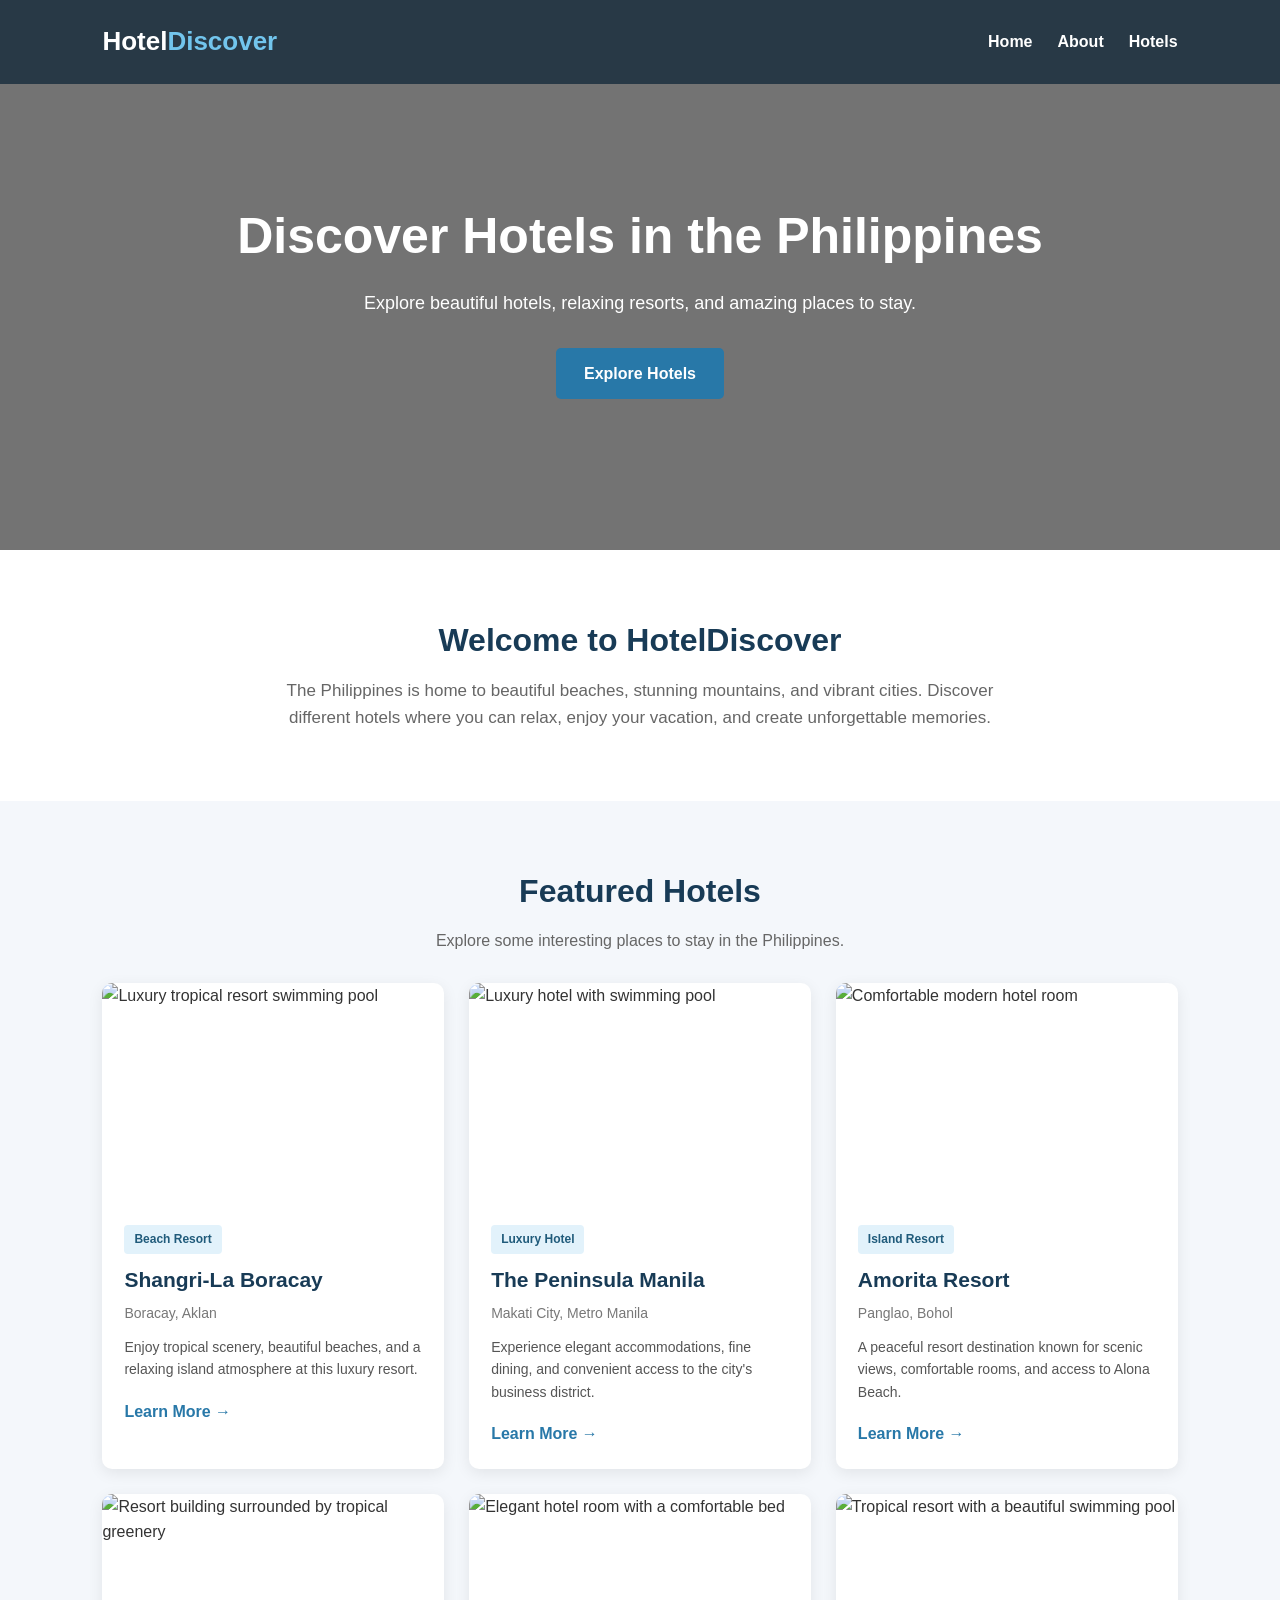
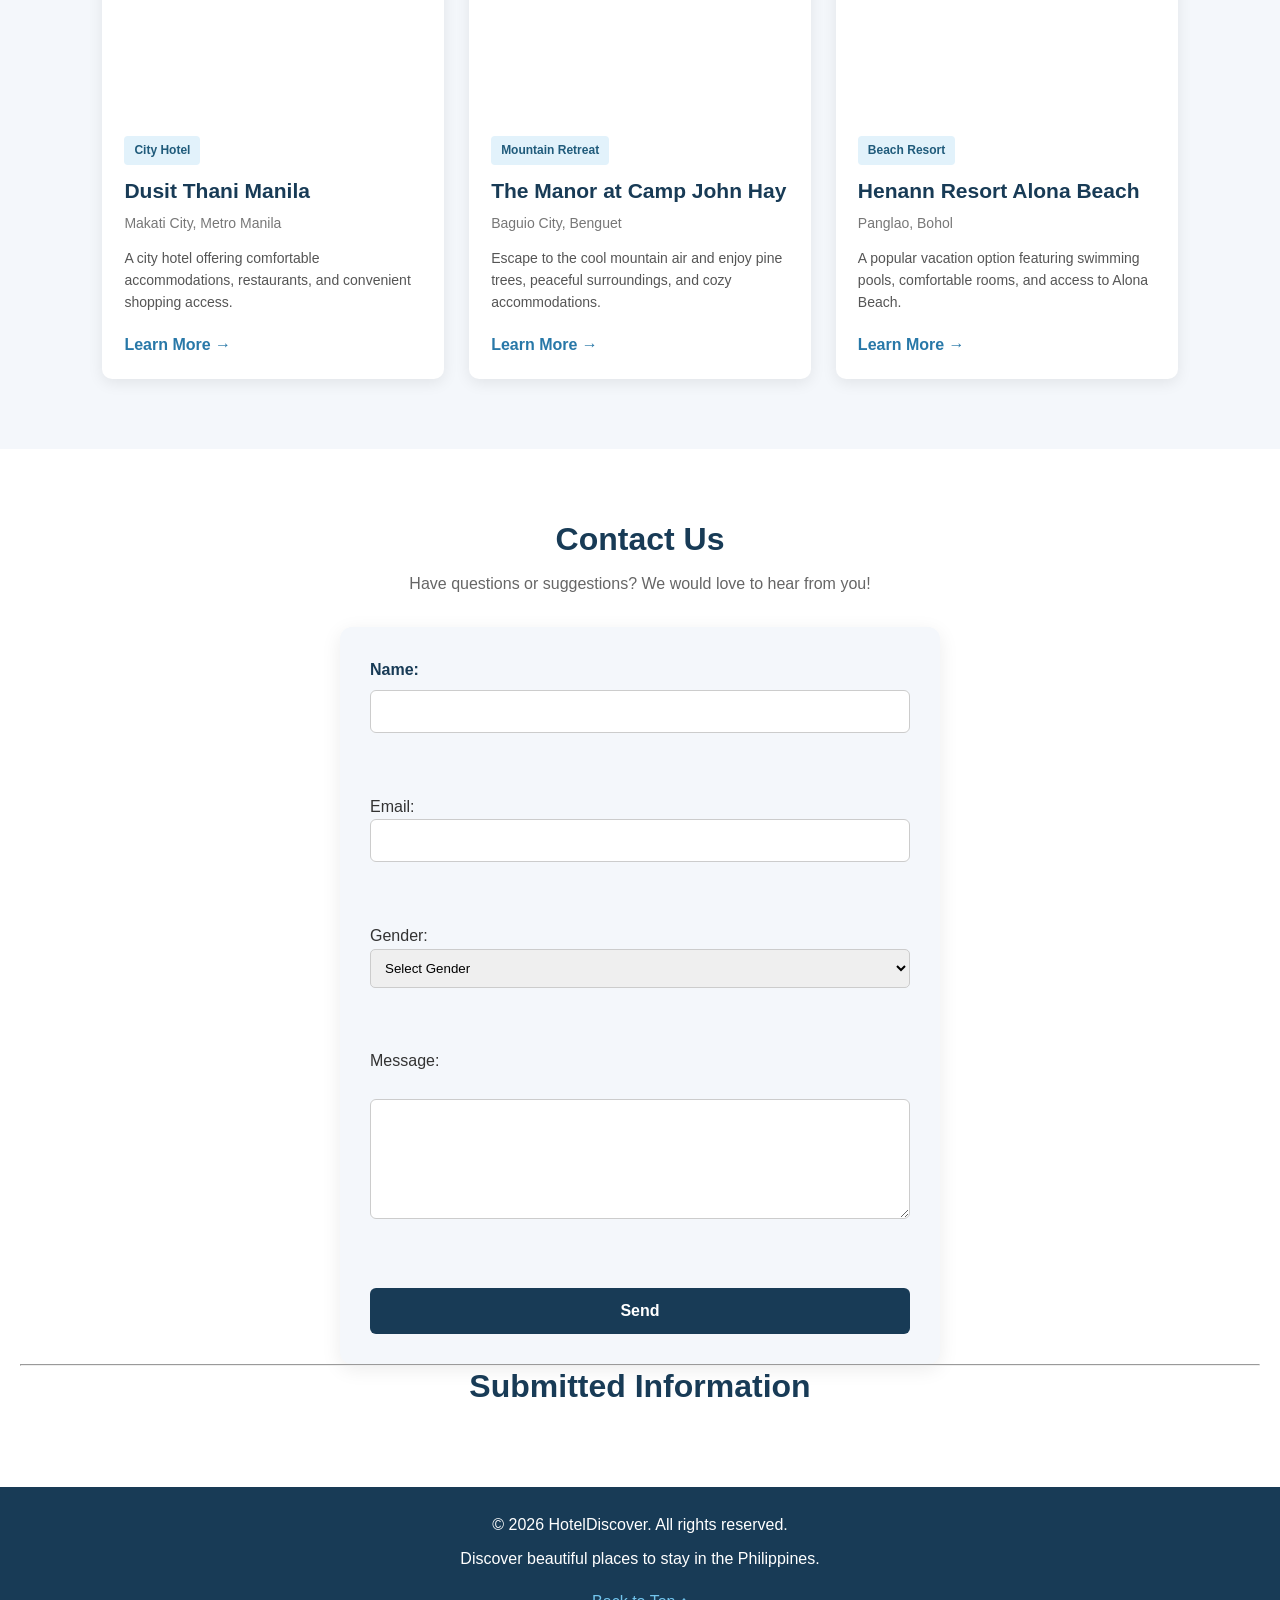
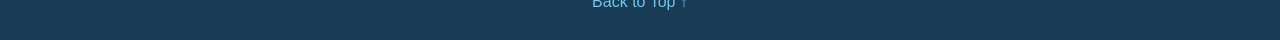
==== index.html @ b29bc954 "Enhance contact form with gender selection Added gender selection to the contact form and displayed " ====
<!DOCTYPE html>
<html lang="en">
<head>
    <meta charset="UTF-8">
    <meta name="viewport" content="width=device-width, initial-scale=1.0">
    <title>Philippine Hotel Blog | HotelDiscover</title>
    <link rel="stylesheet" href="style.css">
</head>
<body>

    <!-- Navigation and Hero Section -->
    <header class="hero" id="home">
        <nav class="navbar">
            <h2>Hotel<span>Discover</span></h2>

            <ul>
                <li><a href="#home">Home</a></li>
                <li><a href="#about">About</a></li>
                <li><a href="#hotels">Hotels</a></li>
            </ul>
        </nav>

        <div class="hero-content">
            <h1>Discover Hotels in the Philippines</h1>
            <p>
                Explore beautiful hotels, relaxing resorts,
                and amazing places to stay.
            </p>
            <a href="#hotels" class="hero-button">Explore Hotels</a>
        </div>
    </header>

    <!-- About Section -->
    <section class="about" id="about">
        <h2>Welcome to HotelDiscover</h2>
        <p>
            The Philippines is home to beautiful beaches, stunning
            mountains, and vibrant cities. Discover different hotels
            where you can relax, enjoy your vacation, and create
            unforgettable memories.
        </p>
    </section>

    <!-- Hotels Section -->
    <section class="hotels" id="hotels">
        <h2>Featured Hotels</h2>
        <p class="section-description">
            Explore some interesting places to stay in the Philippines.
        </p>



        <div class="hotel-container" id="hotelContainer">

            <article class="hotel-card">
                <img
                    src="https://images.unsplash.com/photo-1571896349842-33c89424de2d?auto=format&fit=crop&w=900&q=80"
                    alt="Luxury tropical resort swimming pool"
                >
                <div class="hotel-info">
                    <span class="category">Beach Resort</span>
                    <h3>Shangri-La Boracay</h3>
                    <p class="location">Boracay, Aklan</p>
                    <p>
                        Enjoy tropical scenery, beautiful beaches,
                        and a relaxing island atmosphere at this
                        luxury resort.
                    </p>
                    <a
                        href="https://www.shangri-la.com/boracay/boracayresort/"
                        target="_blank"
                        rel="noopener noreferrer"
                    >Learn More →</a>
                </div>
            </article>

            <article class="hotel-card">
                <img
                    src="https://images.unsplash.com/photo-1566073771259-6a8506099945?auto=format&fit=crop&w=900&q=80"
                    alt="Luxury hotel with swimming pool"
                >
                <div class="hotel-info">
                    <span class="category">Luxury Hotel</span>
                    <h3>The Peninsula Manila</h3>
                    <p class="location">Makati City, Metro Manila</p>
                    <p>
                        Experience elegant accommodations, fine dining,
                        and convenient access to the city's business district.
                    </p>
                    <a
                        href="https://www.peninsula.com/en/manila/5-star-luxury-hotel-makati"
                        target="_blank"
                        rel="noopener noreferrer"
                    >Learn More →</a>
                </div>
            </article>

            <article class="hotel-card">
                <img
                    src="https://images.unsplash.com/photo-1582719508461-905c673771fd?auto=format&fit=crop&w=900&q=80"
                    alt="Comfortable modern hotel room"
                >
                <div class="hotel-info">
                    <span class="category">Island Resort</span>
                    <h3>Amorita Resort</h3>
                    <p class="location">Panglao, Bohol</p>
                    <p>
                        A peaceful resort destination known for scenic
                        views, comfortable rooms, and access to Alona Beach.
                    </p>
                    <a
                        href="https://www.amoritaresort.com/"
                        target="_blank"
                        rel="noopener noreferrer"
                    >Learn More →</a>
                </div>
            </article>

            <article class="hotel-card">
                <img
                    src="https://images.unsplash.com/photo-1542314831-068cd1dbfeeb?auto=format&fit=crop&w=900&q=80"
                    alt="Resort building surrounded by tropical greenery"
                >
                <div class="hotel-info">
                    <span class="category">City Hotel</span>
                    <h3>Dusit Thani Manila</h3>
                    <p class="location">Makati City, Metro Manila</p>
                    <p>
                        A city hotel offering comfortable accommodations,
                        restaurants, and convenient shopping access.
                    </p>
                    <a
                        href="https://www.dusit.com/dusitthani-manila/"
                        target="_blank"
                        rel="noopener noreferrer"
                    >Learn More →</a>
                </div>
            </article>

            <article class="hotel-card">
                <img
                    src="https://images.unsplash.com/photo-1578683010236-d716f9a3f461?auto=format&fit=crop&w=900&q=80"
                    alt="Elegant hotel room with a comfortable bed"
                >
                <div class="hotel-info">
                    <span class="category">Mountain Retreat</span>
                    <h3>The Manor at Camp John Hay</h3>
                    <p class="location">Baguio City, Benguet</p>
                    <p>
                        Escape to the cool mountain air and enjoy pine
                        trees, peaceful surroundings, and cozy accommodations.
                    </p>
                    <a
                        href="https://www.campjohnhayhotels.com/"
                        target="_blank"
                        rel="noopener noreferrer"
                    >Learn More →</a>
                </div>
            </article>

            <article class="hotel-card">
                <img
                    src="https://images.unsplash.com/photo-1564501049412-61c2a3083791?auto=format&fit=crop&w=900&q=80"
                    alt="Tropical resort with a beautiful swimming pool"
                >
                <div class="hotel-info">
                    <span class="category">Beach Resort</span>
                    <h3>Henann Resort Alona Beach</h3>
                    <p class="location">Panglao, Bohol</p>
                    <p>
                        A popular vacation option featuring swimming pools,
                        comfortable rooms, and access to Alona Beach.
                    </p>
                    <a
                        href="https://www.henann.com/"
                        target="_blank"
                        rel="noopener noreferrer"
                    >Learn More →</a>
                </div>
            </article>

        </div>
    </section>

    <!-- Contact Section -->
    <section class="contact" id="contact">
        <h2>Contact Us</h2>
        <p class="section-description">
            Have questions or suggestions? We would love to hear from you!
        </p>

    <form id="contactForm">
        <div class="form-group">
        <label>Name:</label>
        <input type="text" id="name" required>
        <br><br> </div>

        
        <label>Email:</label>
        <div class="form-group">
        <input type="email" id="email" required>
        <br><br></div>

        <label>Gender:</label>
        <div class="form-group">
        <select id="gender" required>
        <option value="">Select Gender</option>
        <option value="Male">Male</option>
        <option value="Female">Female</option>
        </select>
        <br><br></div>


        <label>Message:</label>
        <div class="form-group">
        <br>
        <textarea id="message" rows="5" cols="30" required></textarea>
        <br><br> </div>

        <button type="submit" class ="contact-button">Send</button>
    </form>

    <hr>

    <h2>Submitted Information</h2>
    <p id="displayInfo"></p>

        </form>
    </div>
    </section>

    <footer>
        <p>&copy; 2026 HotelDiscover. All rights reserved.</p>
        <p>Discover beautiful places to stay in the Philippines.</p>
        <a href="#home">Back to Top ↑</a>
    </footer>

    <script src="script.js"></script>
</body>
</html>
---- style.css ----
* {
    margin: 0;
    padding: 0;
    box-sizing: border-box;
    scroll-behavior: smooth;
}

body {
    font-family: Arial, sans-serif;
    background-color: #f7f9fc;
    color: #333;
    line-height: 1.6;
}

.hero {
    min-height: 500px;
    background:
        linear-gradient(rgba(0, 25, 50, 0.65),
                        rgba(0, 25, 50, 0.65)),
        url("https://images.unsplash.com/photo-1571896349842-33c89424de2d?auto=format&fit=crop&w=1800&q=80");

    background-size: cover;
    background-position: center;
    color: white;
}

.navbar {
    display: flex;
    justify-content: space-between;
    align-items: center;
    padding: 22px 8%;
    background: rgba(0, 20, 40, 0.35);
}

.navbar h2 {
    font-size: 25px;
}

.navbar h2 span {
    color: #65d6ff;
}

.navbar ul {
    display: flex;
    gap: 25px;
    list-style: none;
}

.navbar a {
    color: white;
    text-decoration: none;
    transition: color 0.3s;
}

.navbar a:hover {
    color: #65d6ff;
}

.hero-content {
    text-align: center;
    padding: 110px 20px;
    animation: fadeIn 1.2s ease;
}

.hero-content h1 {
    font-size: 42px;
    margin-bottom: 15px;
}

.hero-content p {
    font-size: 17px;
    margin-bottom: 28px;
}

.hero-button {
    display: inline-block;
    padding: 12px 28px;
    background: #0088cc;
    color: white;
    text-decoration: none;
    border-radius: 25px;
    transition: 0.3s;
}

.hero-button:hover {
    background: #006699;
    transform: translateY(-3px);
}

/* About Section */
.about {
    padding: 65px 10%;
    text-align: center;
    background: white;
}

.about h2,
.hotels h2 {
    font-size: 30px;
    margin-bottom: 15px;
    color: #003366;
}

.about p {
    max-width: 750px;
    margin: auto;
    color: #666;
}

.hotels {
    padding: 65px 8%;
    text-align: center;
}

.section-description {
    color: #777;
    margin-bottom: 25px;
}

#searchInput {
    width: 100%;
    max-width: 450px;
    padding: 14px 18px;
    margin-bottom: 35px;
    border: 1px solid #ccc;
    border-radius: 25px;
    outline: none;
    font-size: 15px;
    transition: 0.3s;
}

#searchInput:focus {
    border-color: #0088cc;
    box-shadow: 0 0 8px rgba(0, 136, 204, 0.2);
}

/* Hotel Cards */
.hotel-container {
    display: grid;
    grid-template-columns: repeat(3, minmax(0, 1fr));
    gap: 28px;
    text-align: left;
}

.hotel-card {
    background: white;
    border-radius: 12px;
    overflow: hidden;
    box-shadow: 0 4px 15px rgba(0, 0, 0, 0.08);
    transition: transform 0.3s, box-shadow 0.3s;
}

.hotel-card:hover {
    transform: translateY(-8px);
    box-shadow: 0 10px 25px rgba(0, 0, 0, 0.15);
}

.hotel-card img {
    width: 100%;
    height: 220px;
    object-fit: cover;
    display: block;
}

.hotel-info {
    padding: 22px;
}

.category {
    display: inline-block;
    background: #e0f4ff;
    color: #006699;
    padding: 5px 12px;
    border-radius: 20px;
    font-size: 12px;
    margin-bottom: 10px;
}

.hotel-info h3 {
    color: #003366;
    margin-bottom: 5px;
    font-size: 20px;
}

.location {
    color: #0088cc;
    font-size: 14px;
    margin-bottom: 12px;
}

.hotel-info p:not(.location) {
    color: #666;
    font-size: 14px;
    margin-bottom: 18px;
}

.hotel-info a {
    color: #0088cc;
    text-decoration: none;
    font-weight: bold;
}

.hotel-info a:hover {
    color: #003366;
}

.no-results {
    display: none;
    color: #666;
    margin-top: 20px;
}

footer {
    text-align: center;
    background: #001a33;
    color: white;
    padding: 35px 20px;
}

footer h3 {
    margin-bottom: 8px;
    color: #65d6ff;
}

.copyright {
    margin-top: 15px;
    font-size: 13px;
    color: #bbb;
}

@keyframes fadeIn {
    from {
        opacity: 0;
        transform: translateY(20px);
    }

    to {
        opacity: 1;
        transform: translateY(0);
    }
}

@media (max-width: 900px) {
    .hotel-container {
        grid-template-columns: repeat(2, minmax(0, 1fr));
    }

    .hero-content h1 {
        font-size: 34px;
    }
}

@media (max-width: 600px) {
    .navbar {
        flex-direction: column;
        gap: 12px;
        padding: 18px;
    }

    .navbar ul {
        gap: 18px;
    }

    .hero-content {
        padding: 90px 20px;
    }

    .hero-content h1 {
        font-size: 30px;
    }

    .hotel-container {
        grid-template-columns: 1fr;
    }

    .hotels {
        padding: 45px 6%;
    }

    .about {
        padding: 45px 7%;
    }
}


/* General Styles */
* {
    margin: 0;
    padding: 0;
    box-sizing: border-box;
    scroll-behavior: smooth;
}

body {
    font-family: Arial, Helvetica, sans-serif;
    line-height: 1.6;
    color: #333;
    background: #fff;
}

h1, h2, h3 {
    line-height: 1.3;
}

a {
    text-decoration: none;
}

/* Hero Section */
.hero {
    min-height: 550px;
    background:
        linear-gradient(rgba(0, 0, 0, 0.55), rgba(0, 0, 0, 0.55)),
        url("https://images.unsplash.com/photo-1571896349842-33c89424de2d?auto=format&fit=crop&w=1800&q=85");
    background-size: cover;
    background-position: center;
    color: white;
}

/* Navigation Bar */
.navbar {
    display: flex;
    justify-content: space-between;
    align-items: center;
    padding: 25px 8%;
    background: rgba(15, 38, 55, 0.75);
}

.navbar h2 {
    font-size: 26px;
    color: white;
}

.navbar h2 span {
    color: #72c5ed;
}

.navbar ul {
    list-style: none;
    display: flex;
    gap: 25px;
}

.navbar ul li a {
    color: white;
    font-weight: bold;
    transition: color 0.3s;
}

.navbar ul li a:hover {
    color: #72c5ed;
}

/* Hero Content */
.hero-content {
    text-align: center;
    padding: 120px 20px 100px;
}

.hero-content h1 {
    font-size: clamp(32px, 5vw, 50px);
    margin-bottom: 20px;
}

.hero-content p {
    font-size: 18px;
    margin-bottom: 30px;
}

.hero-button {
    display: inline-block;
    background: #2878a8;
    color: white;
    padding: 13px 28px;
    border-radius: 5px;
    font-weight: bold;
    transition: background 0.3s;
}

.hero-button:hover {
    background: #183b56;
}

/* About Section */
.about {
    padding: 70px 20px;
    text-align: center;
    max-width: 900px;
    margin: 0 auto;
}

.about h2,
.hotels h2,
.contact h2 {
    font-size: 32px;
    color: #183b56;
    margin-bottom: 15px;
}

.about p {
    font-size: 17px;
    color: #666;
}

/* Hotels Section */
.hotels {
    padding: 70px 8%;
    text-align: center;
    background: #f4f7fb;
}

.section-description {
    color: #666;
    margin-bottom: 30px;
}

#searchInput {
    display: block;
    width: 100%;
    max-width: 500px;
    margin: 0 auto 35px;
    padding: 14px 16px;
    border: 1px solid #ccc;
    border-radius: 7px;
    font-size: 16px;
    outline: none;
}

#searchInput:focus {
    border-color: #2878a8;
    box-shadow: 0 0 5px rgba(40, 120, 168, 0.25);
}

/* Hotel Cards */
.hotel-container {
    display: grid;
    grid-template-columns: repeat(3, minmax(0, 1fr));
    gap: 25px;
    text-align: left;
}

.hotel-card {
    background: white;
    border-radius: 10px;
    overflow: hidden;
    box-shadow: 0 4px 15px rgba(0, 0, 0, 0.08);
    transition: transform 0.3s, box-shadow 0.3s;
}

.hotel-card:hover {
    transform: translateY(-5px);
    box-shadow: 0 8px 22px rgba(0, 0, 0, 0.12);
}

.hotel-card img {
    display: block;
    width: 100%;
    height: 220px;
    object-fit: cover;
}

.hotel-info {
    padding: 22px;
}

.category {
    display: inline-block;
    background: #e2f2fb;
    color: #205b7b;
    padding: 5px 10px;
    border-radius: 4px;
    font-size: 12px;
    font-weight: bold;
    margin-bottom: 12px;
}

.hotel-info h3 {
    font-size: 21px;
    color: #183b56;
    margin-bottom: 8px;
}

.location {
    color: #777;
    font-size: 14px;
    margin-bottom: 12px;
}

.hotel-info > p:not(.location) {
    color: #555;
    margin-bottom: 18px;
}

.hotel-info a {
    display: inline-block;
    color: #2878a8;
    font-weight: bold;
}

.hotel-info a:hover {
    color: #183b56;
}

.no-results {
    margin-top: 25px;
    color: #777;
}

/* Contact Section */
.contact {
    padding: 70px 20px;
    background: #fff;
    text-align: center;
}

.contact h2 {
    margin-bottom: 10px;
}

.contact form {
    max-width: 600px;
    margin: 0 auto;
    padding: 30px;
    background: #f4f7fb;
    border-radius: 12px;
    box-shadow: 0 5px 20px rgba(0, 0, 0, 0.08);
    text-align: left;
}

.form-group {
    margin-bottom: 20px;
}

.form-group label {
    display: block;
    margin-bottom: 8px;
    font-weight: bold;
    color: #183b56;
}

.form-group input,
.form-group textarea {
    width: 100%;
    padding: 12px;
    border: 1px solid #ccc;
    border-radius: 6px;
    font-family: Arial, Helvetica, sans-serif;
    font-size: 15px;
    background: white;
    outline: none;
}

.form-group input:focus,
.form-group textarea:focus {
    border-color: #2878a8;
    box-shadow: 0 0 4px rgba(40, 120, 168, 0.3);
}

.form-group textarea {
    resize: vertical;
    min-height: 120px;
}

.contact-button {
    width: 100%;
    padding: 14px;
    background: #183b56;
    color: white;
    border: none;
    border-radius: 6px;
    font-size: 16px;
    font-weight: bold;
    cursor: pointer;
    transition: background 0.3s;
}

.contact-button:hover {
    background: #2878a8;
}

#formMessage {
    text-align: center;
    margin-top: 15px;
    color: #26734d;
    font-weight: bold;
}

/* Footer */
footer {
    background: #183b56;
    color: white;
    text-align: center;
    padding: 25px 20px;
}

footer p {
    margin-bottom: 8px;
}

footer a {
    display: inline-block;
    margin-top: 10px;
    color: #72c5ed;
}

footer a:hover {
    color: white;
}

/* Tablet */
@media (max-width: 1000px) {
    .hotel-container {
        grid-template-columns: repeat(2, minmax(0, 1fr));
    }

    .hotels {
        padding: 60px 5%;
    }
}

/* Mobile */
@media (max-width: 600px) {
    .navbar {
        flex-direction: column;
        gap: 18px;
        padding: 20px 15px;
    }

    .navbar ul {
        justify-content: center;
        flex-wrap: wrap;
        gap: 12px 20px;
    }

    .hero {
        min-height: 500px;
    }

    .hero-content {
        padding: 100px 20px 80px;
    }

    .hero-content p {
        font-size: 16px;
    }

    .about,
    .hotels,
    .contact {
        padding: 50px 20px;
    }

    .about h2,
    .hotels h2,
    .contact h2 {
        font-size: 27px;
    }

    .hotel-container {
        grid-template-columns: 1fr;
    }

    .hotel-card img {
        height: 230px;
    }

    .contact form {
        padding: 20px;
    }
}

input,
select,
textarea {
    width: 100%;
    padding: 10px;
    margin-bottom: 15px;
    box-sizing: border-box;
    border: 1px solid #ccc;
    border-radius: 5px;
}
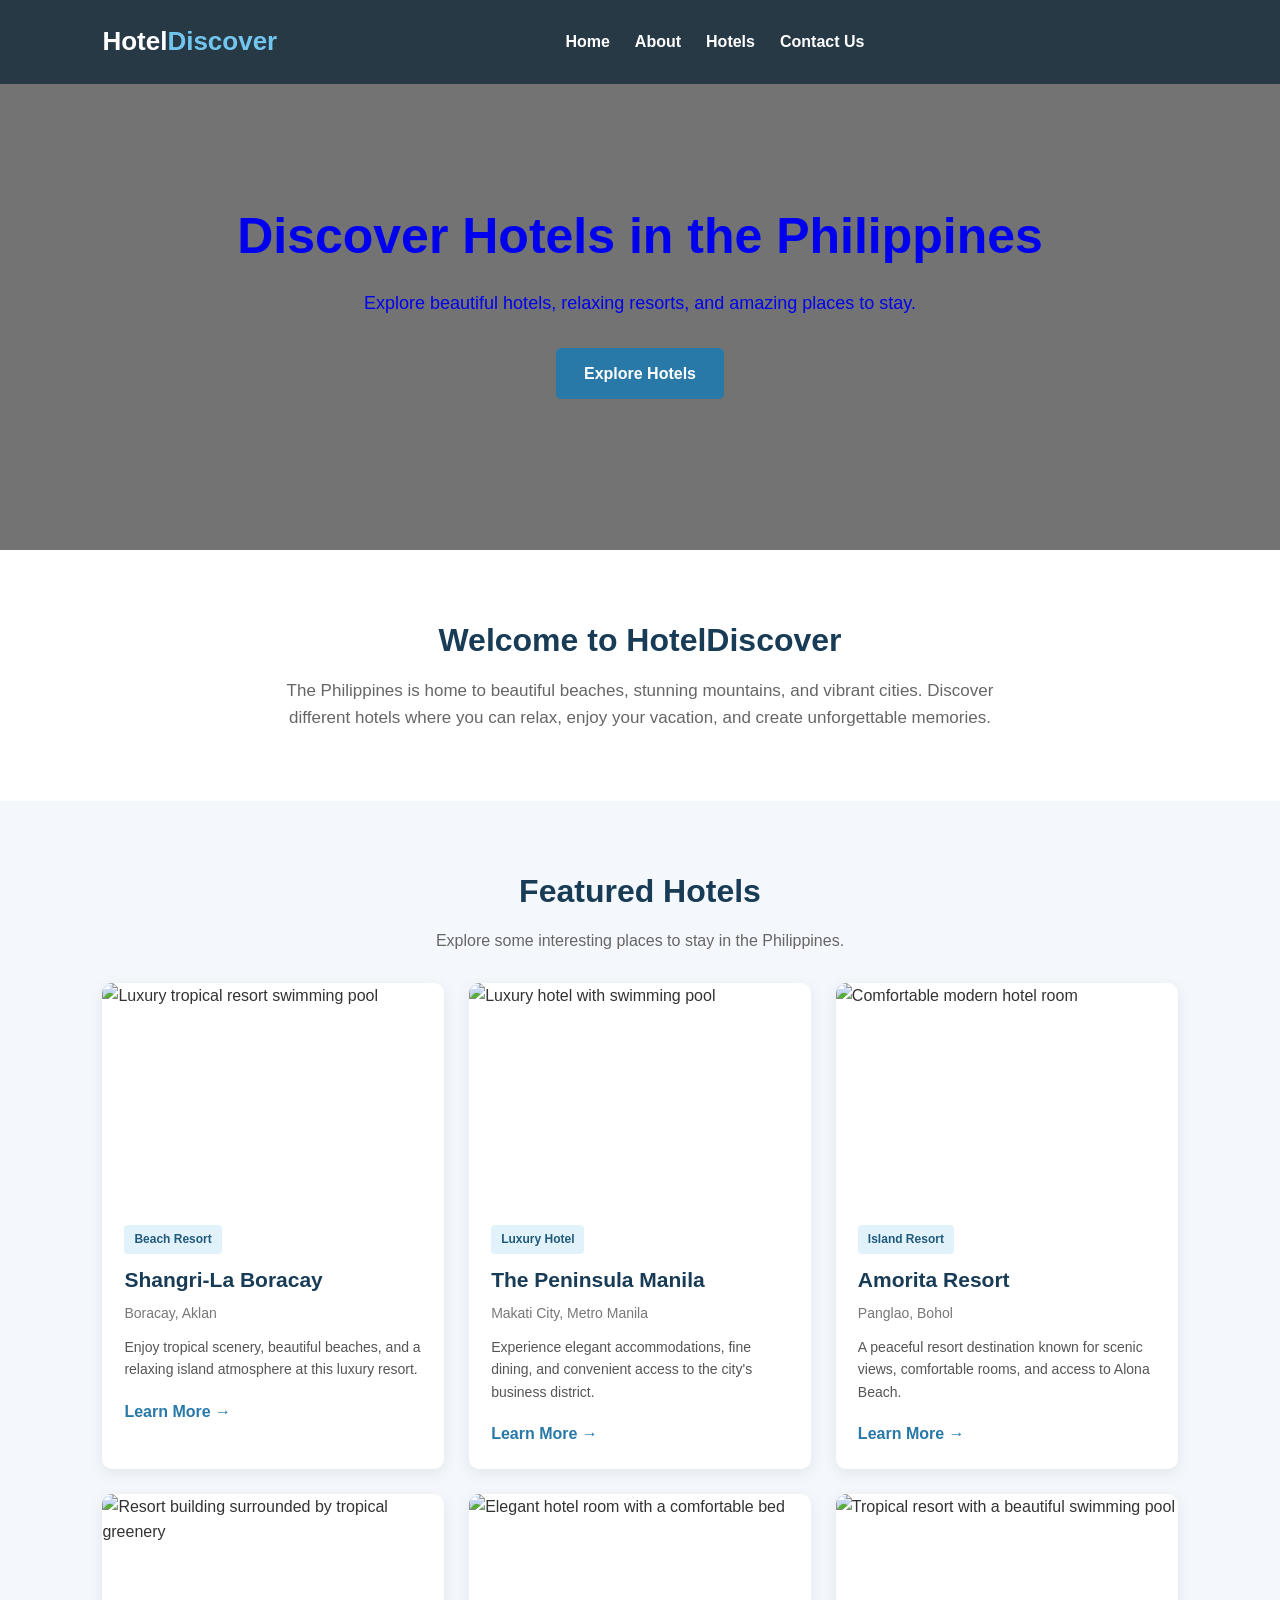
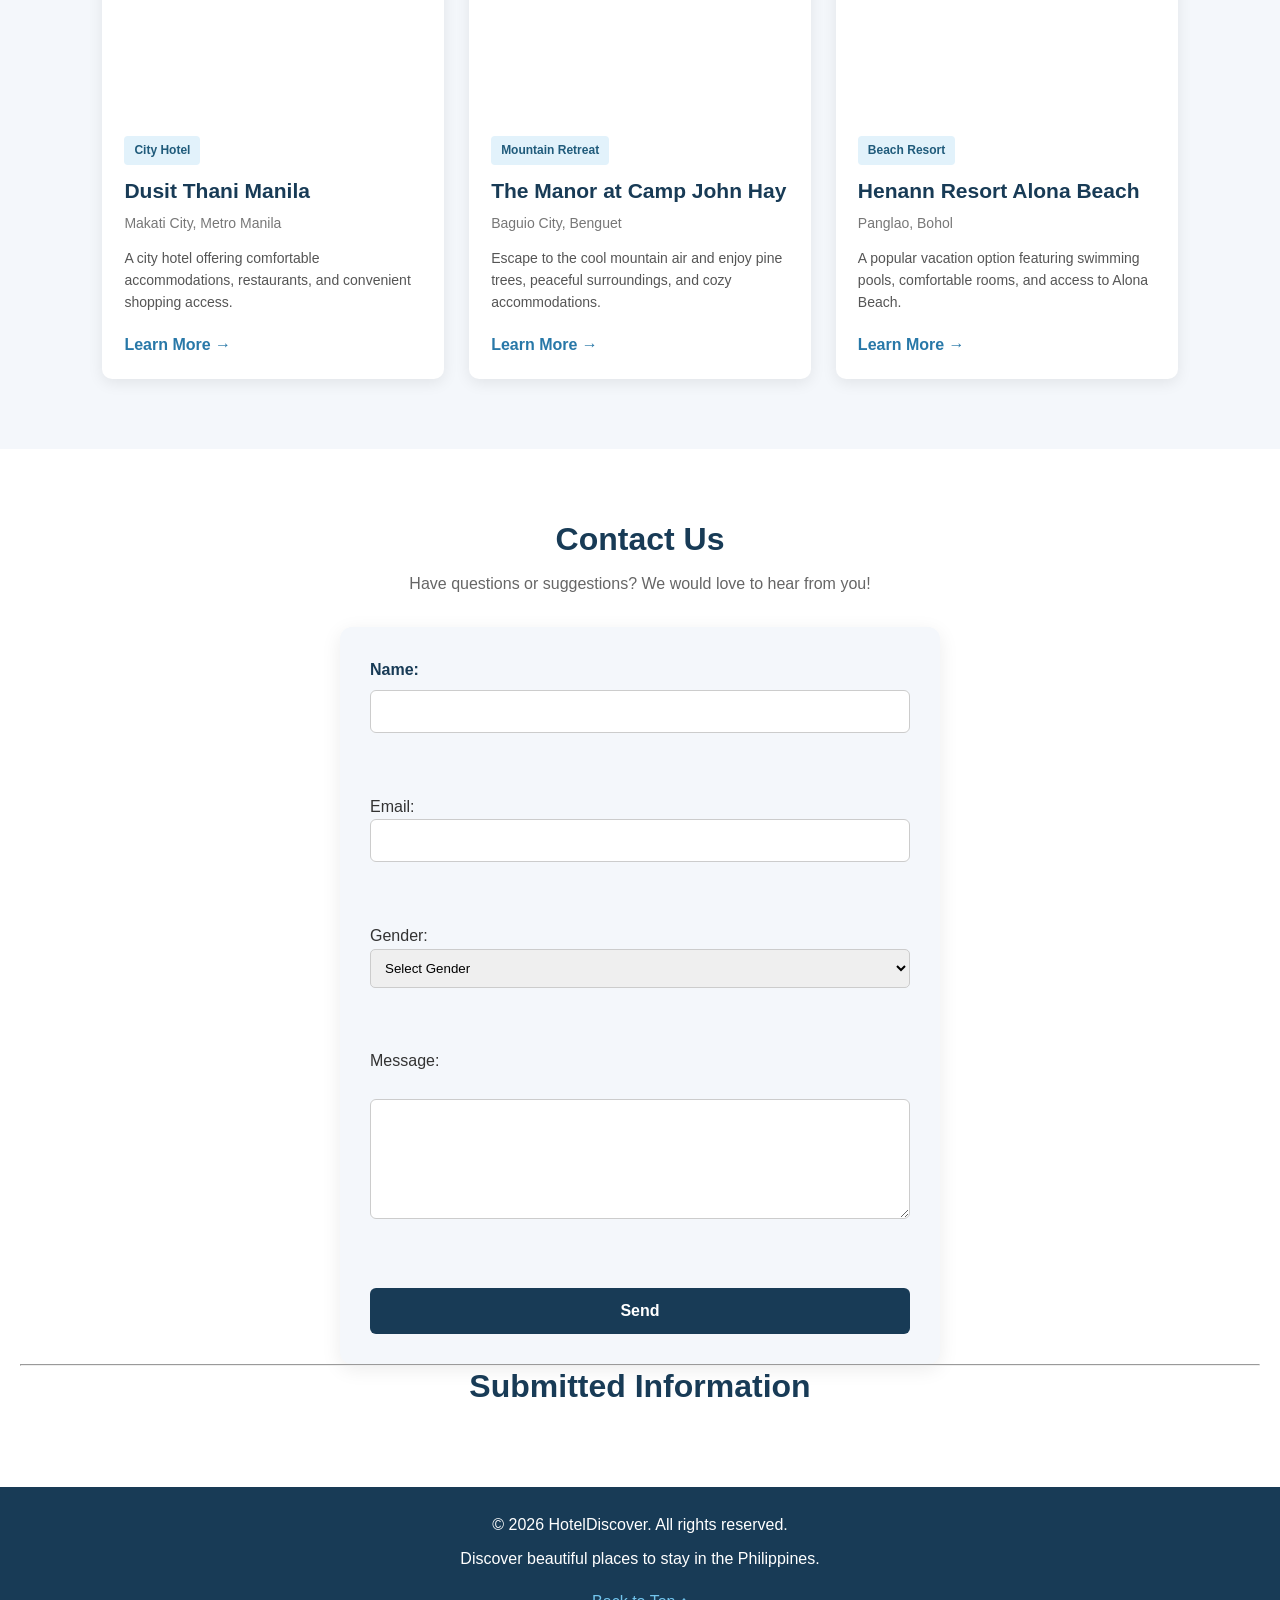
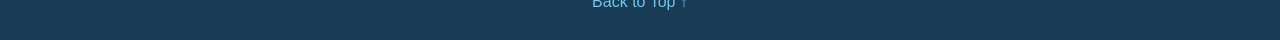
==== commit 2d9b2646: "Update index.html" ====
--- a/index.html
+++ b/index.html
@@ -17,6 +17,7 @@
                 <li><a href="#home">Home</a></li>
                 <li><a href="#about">About</a></li>
                 <li><a href="#hotels">Hotels</a></li>
+                <li><a href="#contact">Contact Us</li>
             </ul>
         </nav>
 
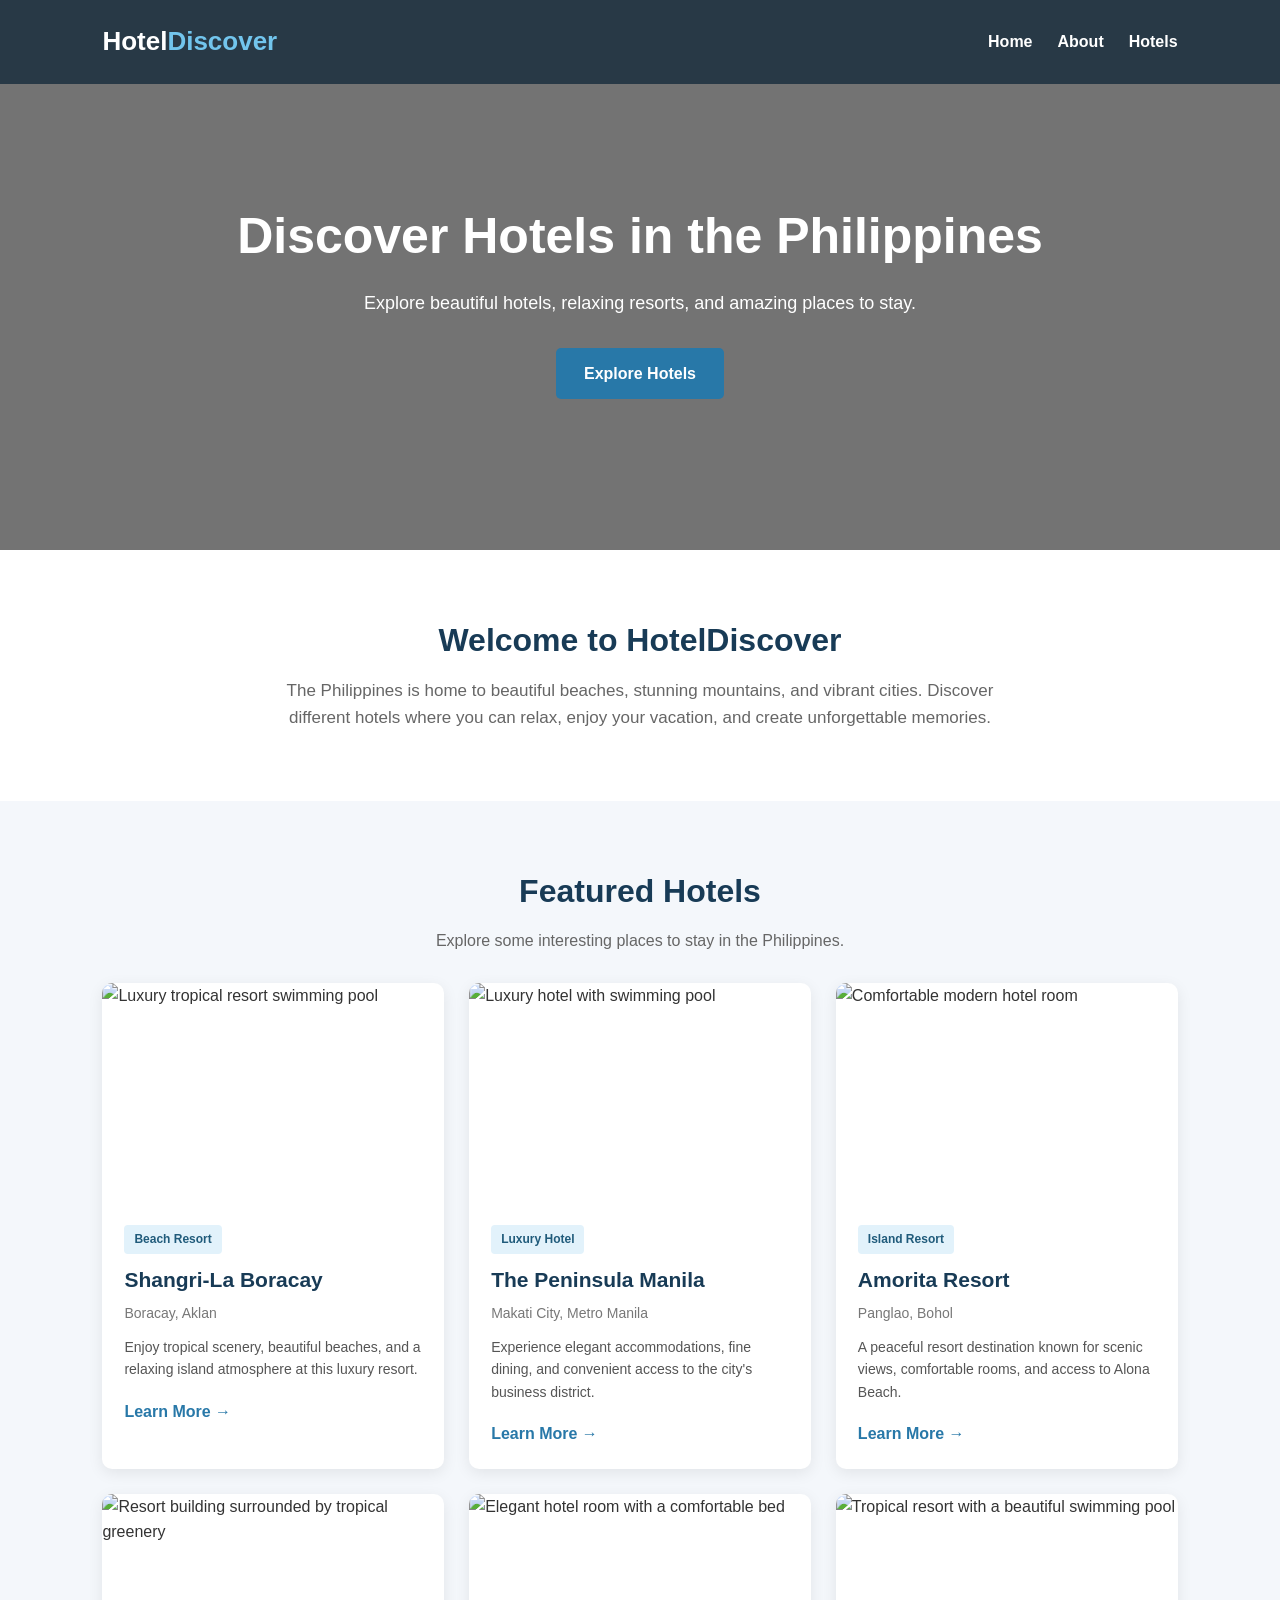
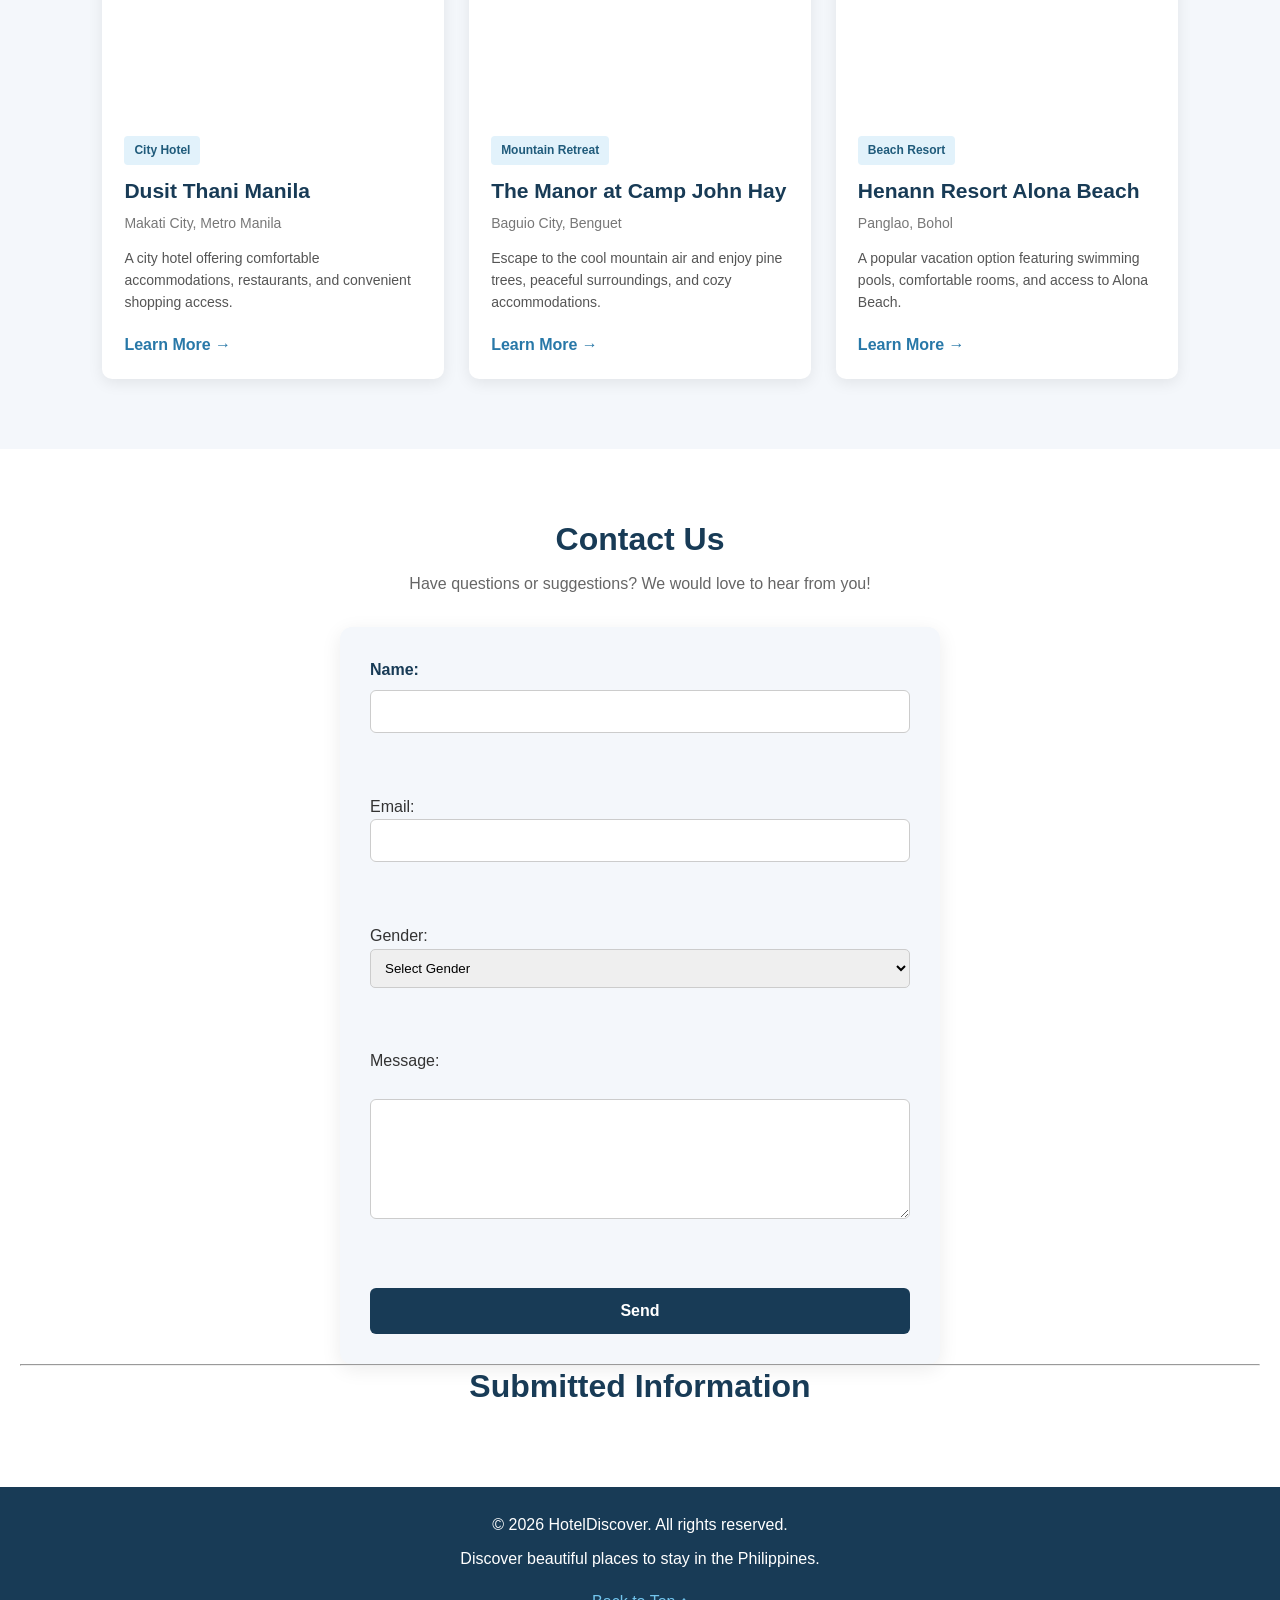
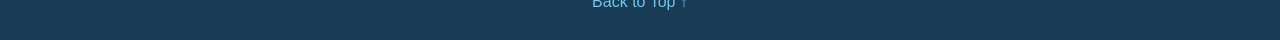
==== commit 2fbaa185: "Update index.html" ====
--- a/index.html
+++ b/index.html
@@ -17,7 +17,6 @@
                 <li><a href="#home">Home</a></li>
                 <li><a href="#about">About</a></li>
                 <li><a href="#hotels">Hotels</a></li>
-                <li><a href="#contact">Contact Us</li>
             </ul>
         </nav>
 
@@ -42,7 +41,6 @@
         </p>
     </section>
 
-    <!-- Hotels Section -->
     <section class="hotels" id="hotels">
         <h2>Featured Hotels</h2>
         <p class="section-description">
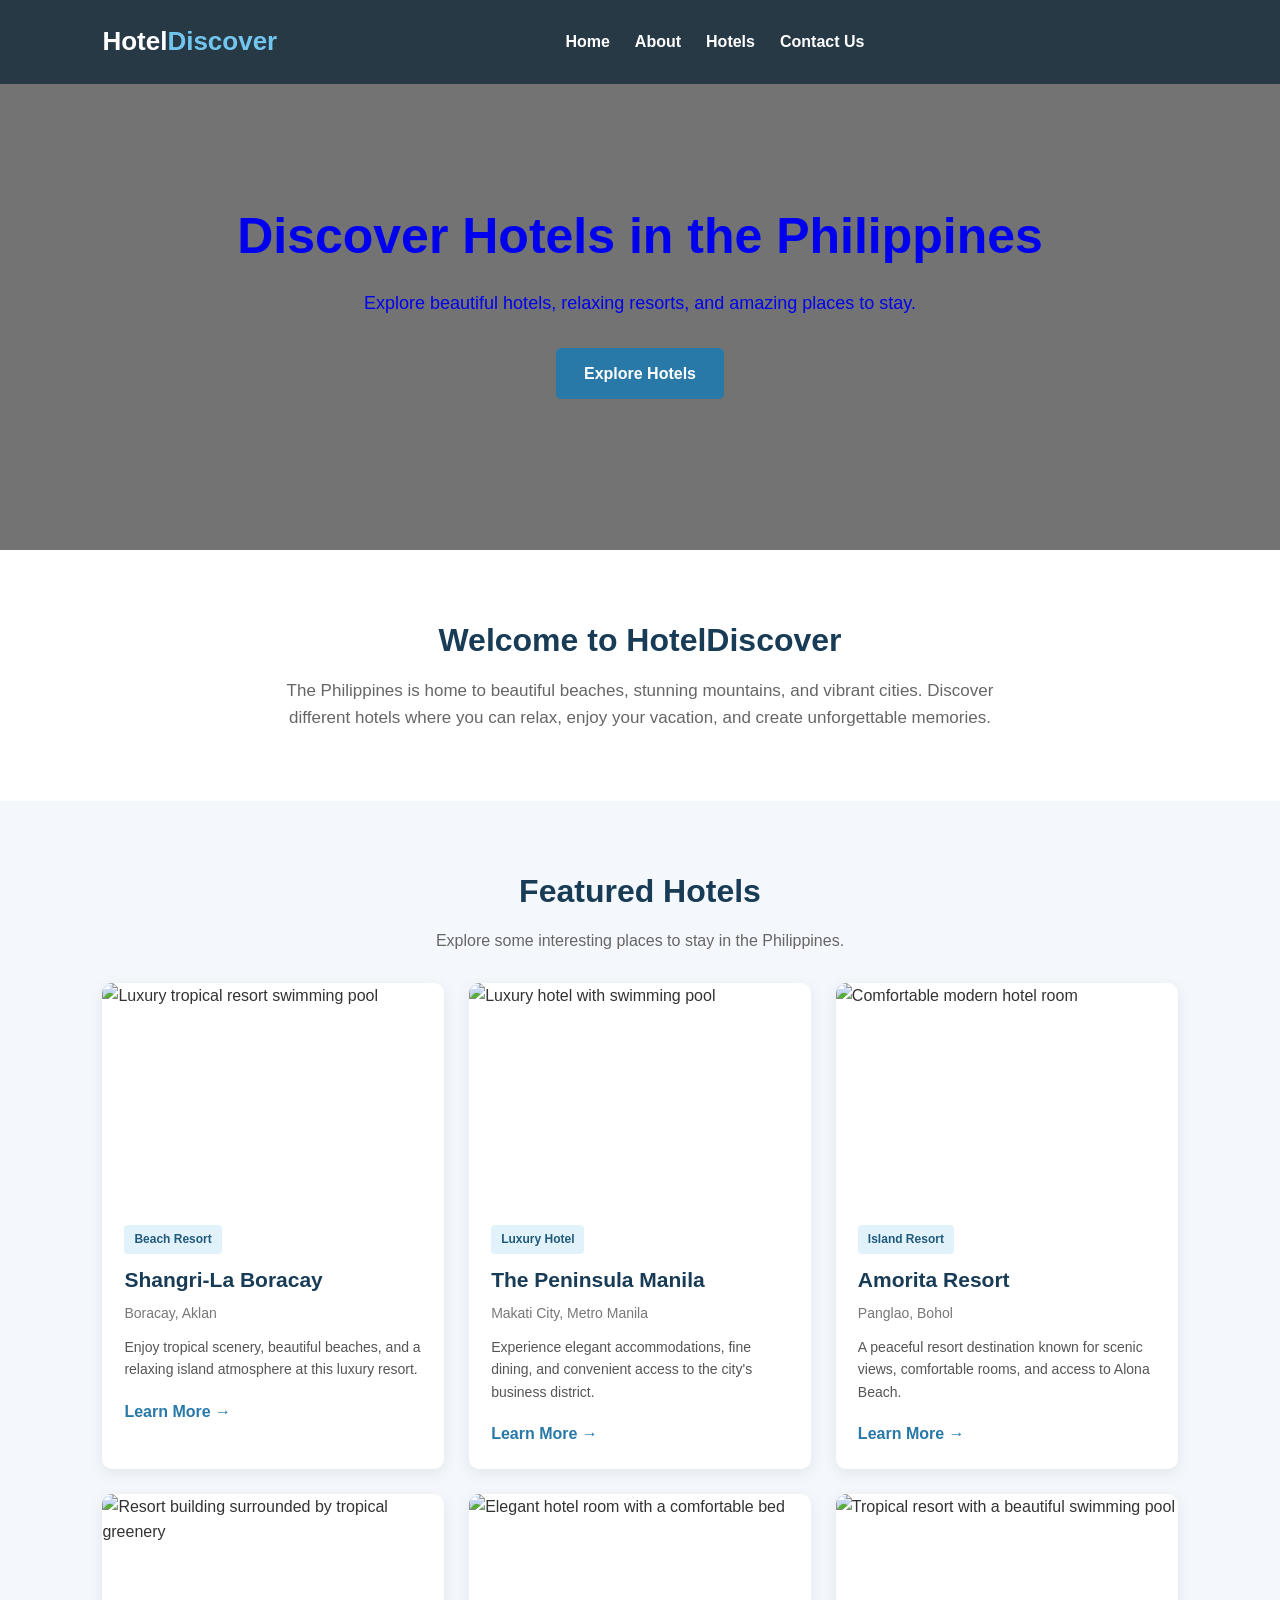
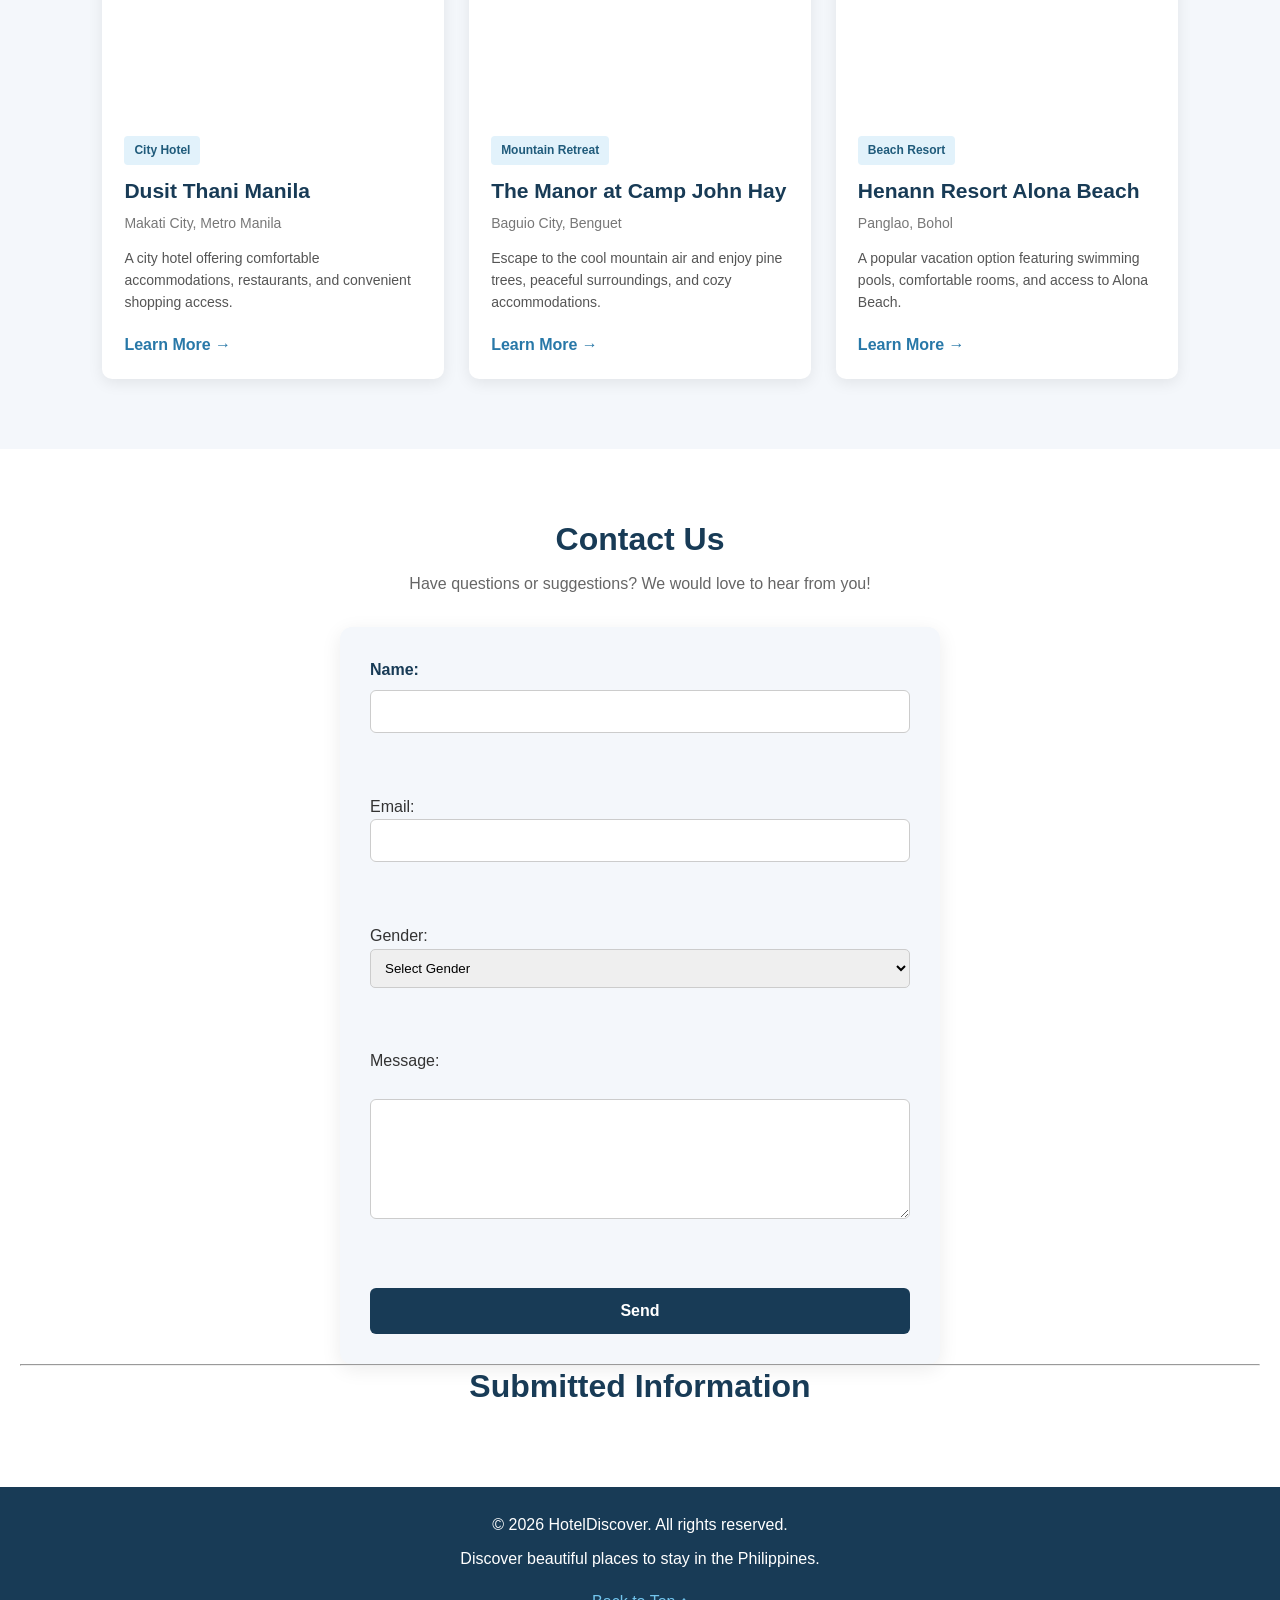
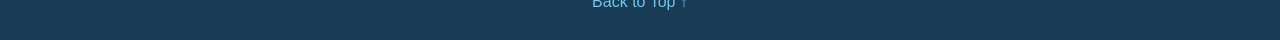
==== commit 50e7173c: "Update index.html" ====
--- a/index.html
+++ b/index.html
@@ -17,6 +17,7 @@
                 <li><a href="#home">Home</a></li>
                 <li><a href="#about">About</a></li>
                 <li><a href="#hotels">Hotels</a></li>
+                <li><a href="contact.html">Contact Us</li>
             </ul>
         </nav>
 
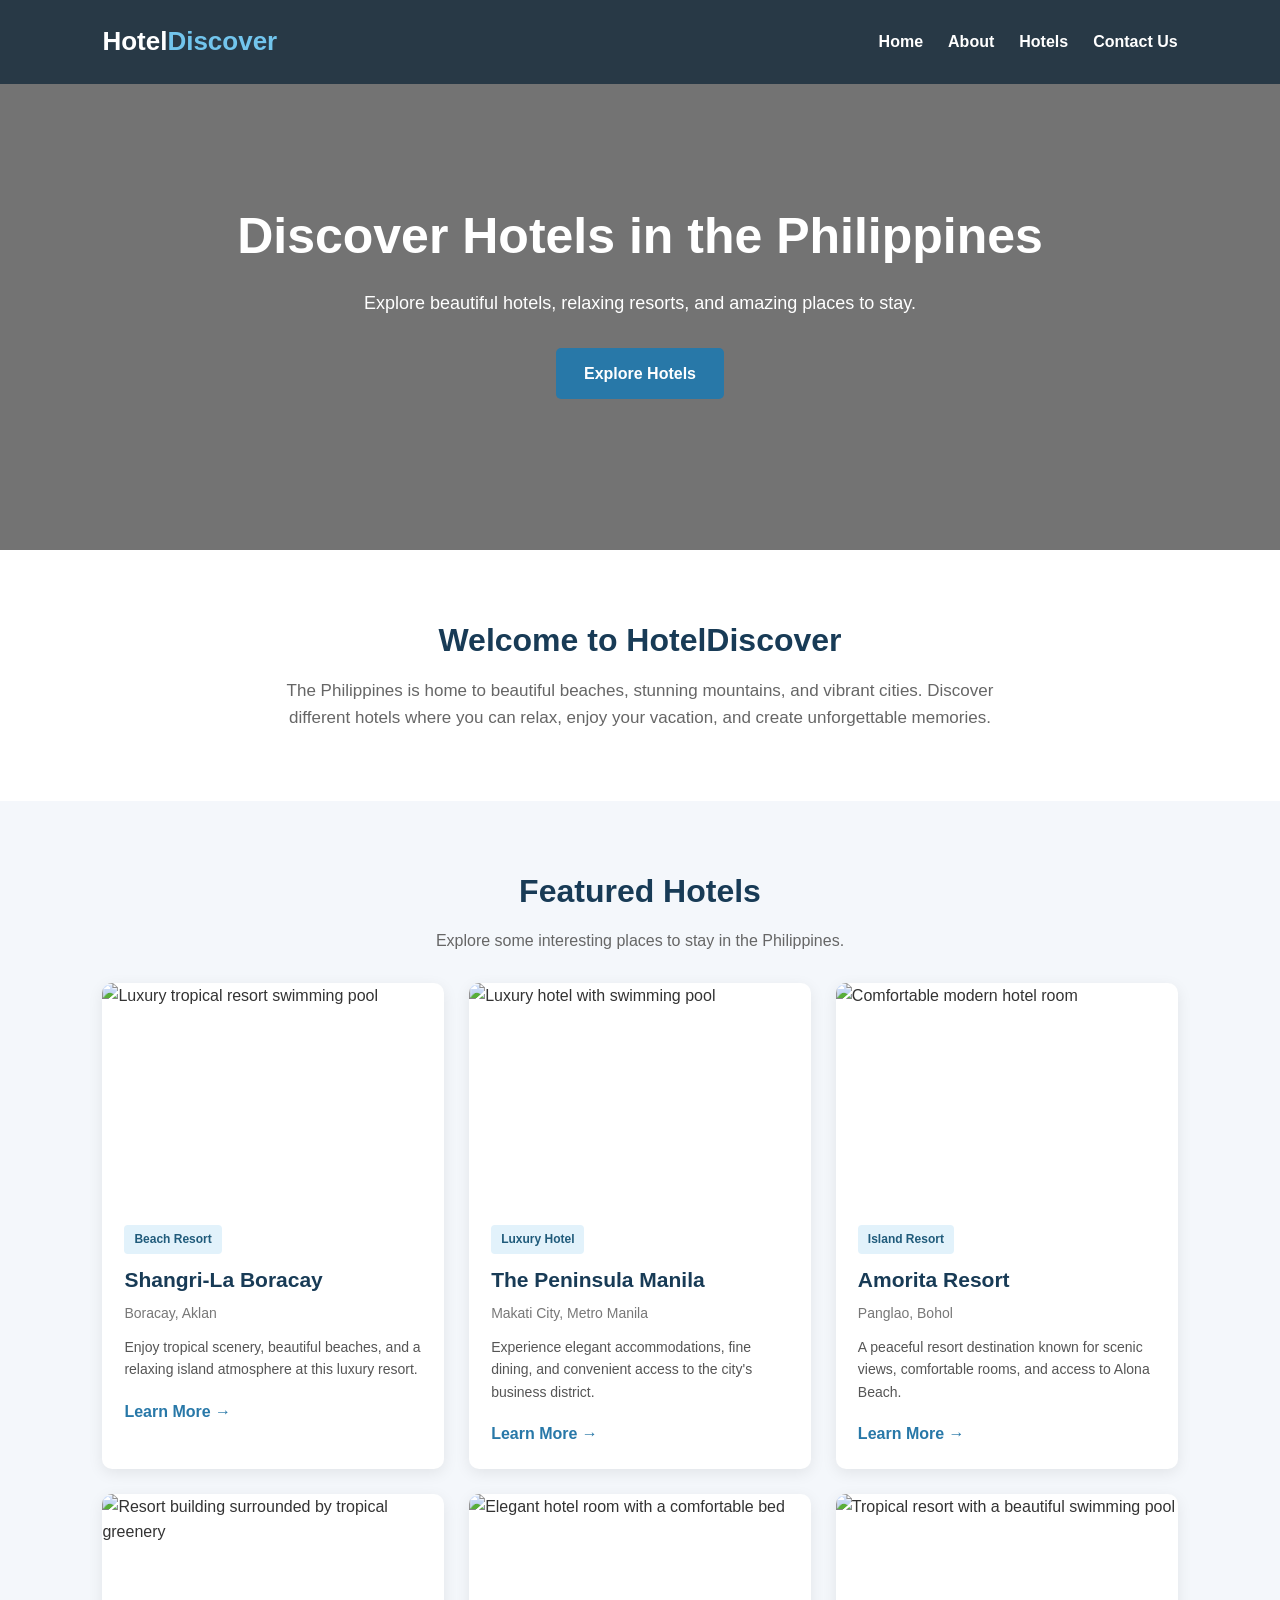
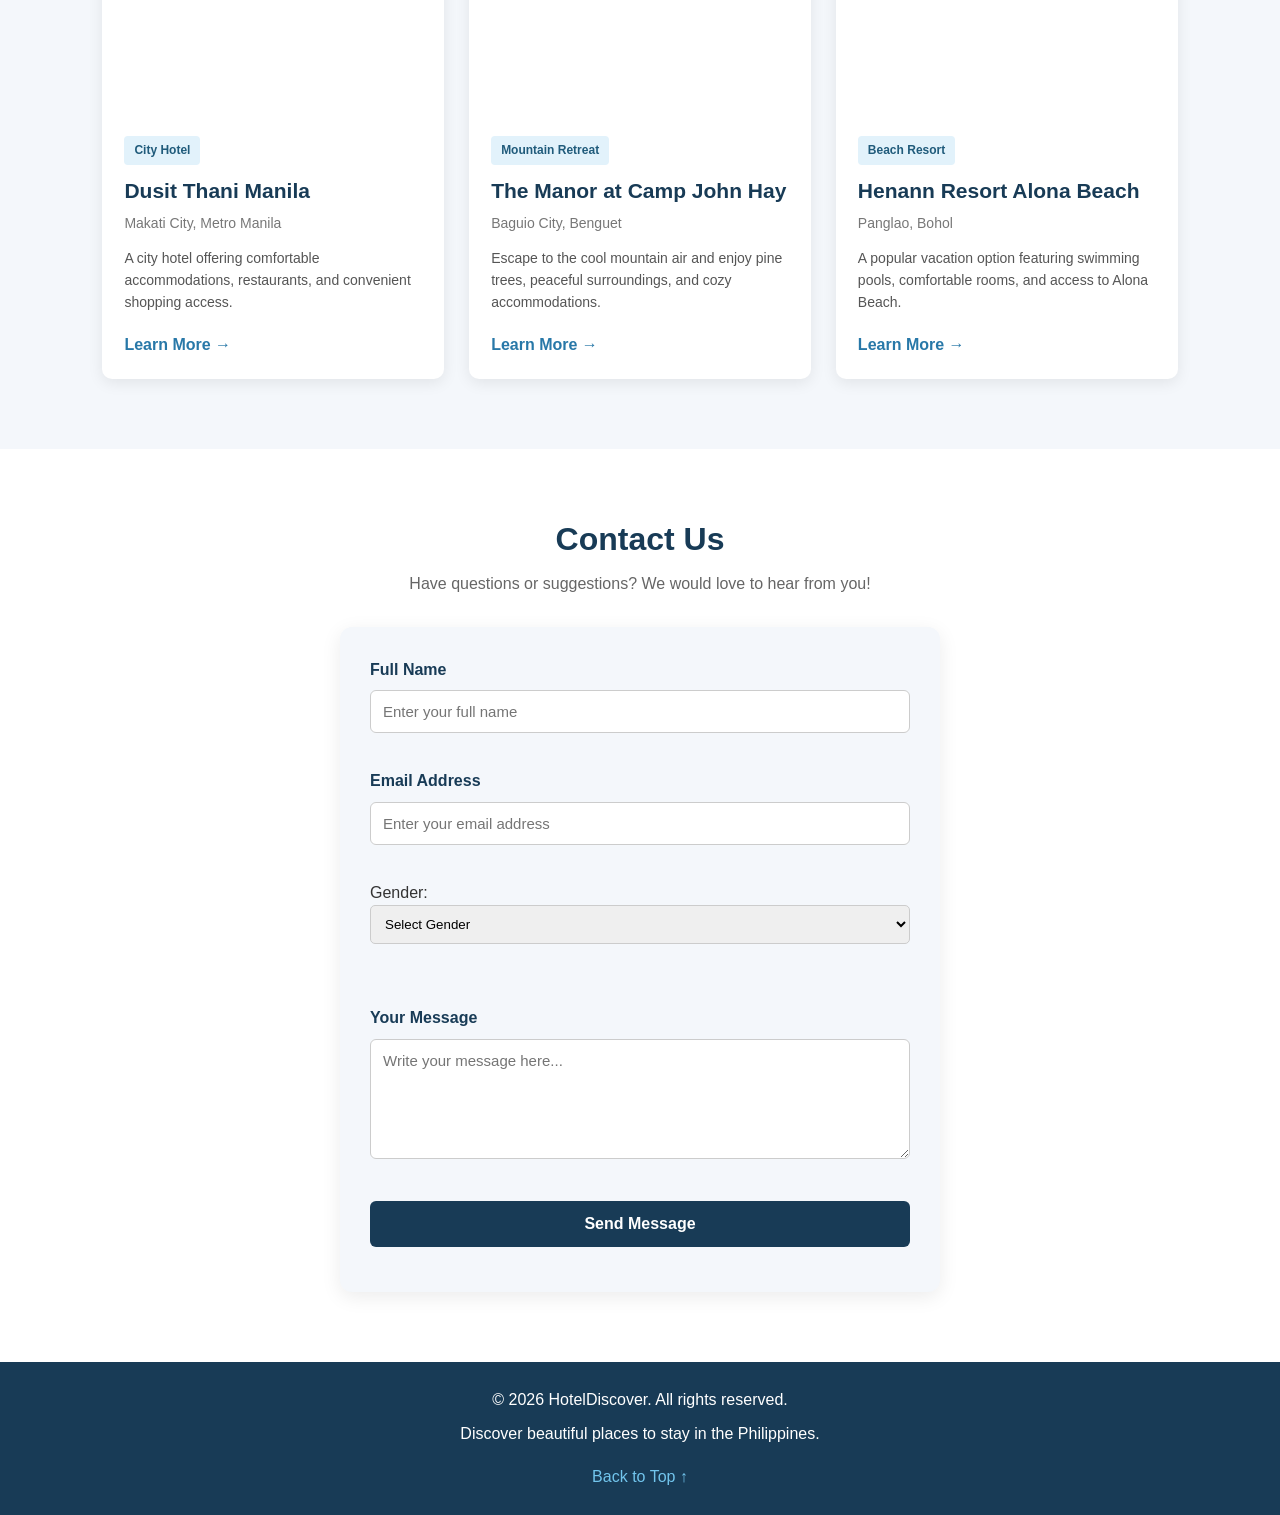
==== commit ca3f2cc5: "Update index.html" ====
--- a/index.html
+++ b/index.html
@@ -1,3 +1,4 @@
+
 <!DOCTYPE html>
 <html lang="en">
 <head>
@@ -17,7 +18,7 @@
                 <li><a href="#home">Home</a></li>
                 <li><a href="#about">About</a></li>
                 <li><a href="#hotels">Hotels</a></li>
-                <li><a href="contact.html">Contact Us</li>
+                <li><a href="contact.html">Contact Us</a></li>
             </ul>
         </nav>
 
@@ -42,6 +43,7 @@
         </p>
     </section>
 
+    <!-- Hotels Section -->
     <section class="hotels" id="hotels">
         <h2>Featured Hotels</h2>
         <p class="section-description">
@@ -180,6 +182,10 @@
             </article>
 
         </div>
+
+        <p id="noResults" class="no-results" hidden>
+            No hotels found. Try another search.
+        </p>
     </section>
 
     <!-- Contact Section -->
@@ -189,45 +195,58 @@
             Have questions or suggestions? We would love to hear from you!
         </p>
 
-    <form id="contactForm">
-        <div class="form-group">
-        <label>Name:</label>
-        <input type="text" id="name" required>
-        <br><br> </div>
-
-        
-        <label>Email:</label>
-        <div class="form-group">
-        <input type="email" id="email" required>
-        <br><br></div>
-
-        <label>Gender:</label>
-        <div class="form-group">
-        <select id="gender" required>
-        <option value="">Select Gender</option>
-        <option value="Male">Male</option>
-        <option value="Female">Female</option>
-        </select>
-        <br><br></div>
-
-
-        <label>Message:</label>
-        <div class="form-group">
-        <br>
-        <textarea id="message" rows="5" cols="30" required></textarea>
-        <br><br> </div>
-
-        <button type="submit" class ="contact-button">Send</button>
-    </form>
-
-    <hr>
-
-    <h2>Submitted Information</h2>
-    <p id="displayInfo"></p>
-
+        <form id="contactForm">
+            <div class="form-group">
+                <label for="name">Full Name</label>
+                <input
+                    type="text"
+                    id="name"
+                    name="name"
+                    placeholder="Enter your full name"
+                    required
+                >
+            </div>
+
+            <div class="form-group">
+                <label for="email">Email Address</label>
+                <input
+                    type="email"
+                    id="email"
+                    name="email"
+                    placeholder="Enter your email address"
+                    required
+                >
+            </div>
+
+                    <label>Gender:</label>
+            <div class="form-group">
+            <select id="gender" required>
+            <option value="">Select Gender</option>
+            <option value="Male">Male</option>
+            <option value="Female">Female</option>
+            </select>
+            <br><br></div>
+
+
+            <div class="form-group">
+                <label for="message">Your Message</label>
+                <textarea
+                    id="message"
+                    name="message"
+                    rows="5"
+                    placeholder="Write your message here..."
+                    required
+                ></textarea>
+            </div>
+
+            <button type="submit" class="contact-button">
+                Send Message
+            </button>
+
+            <p id="formMessage" role="status" aria-live="polite"></p>
         </form>
-    </div>
     </section>
+
 
     <footer>
         <p>&copy; 2026 HotelDiscover. All rights reserved.</p>
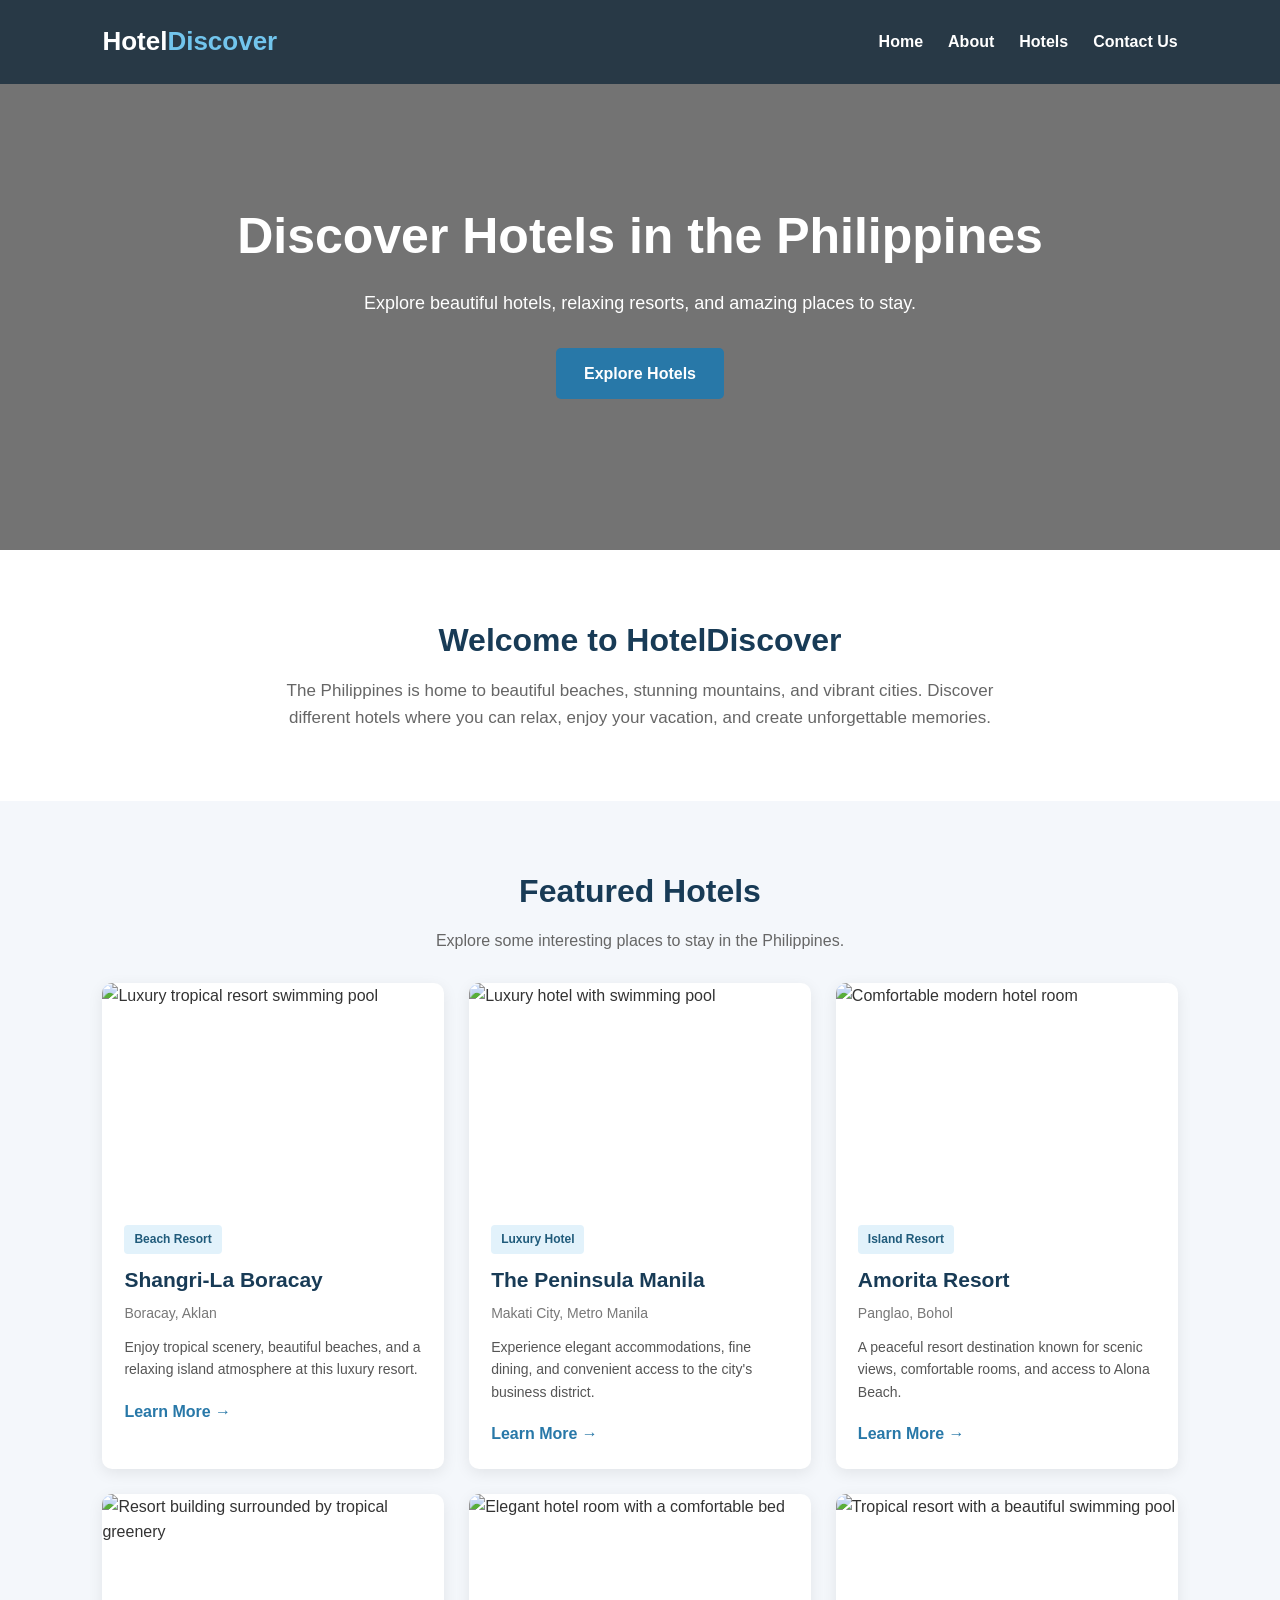
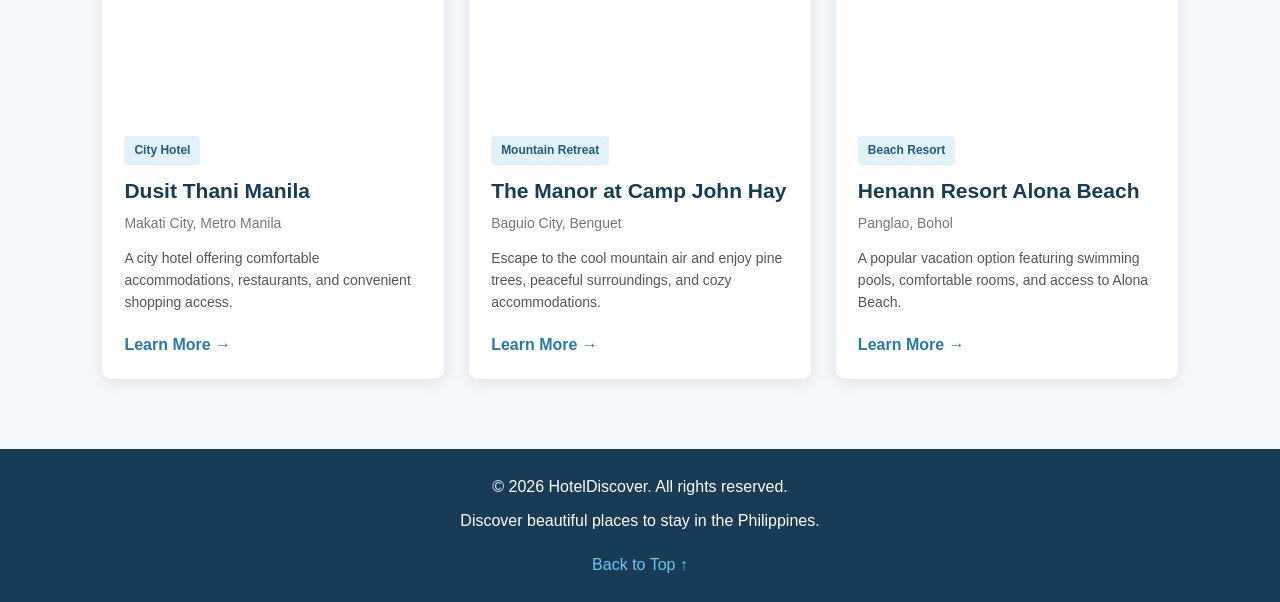
==== commit 0f52975f: "Update index.html" ====
--- a/index.html
+++ b/index.html
@@ -188,66 +188,6 @@
         </p>
     </section>
 
-    <!-- Contact Section -->
-    <section class="contact" id="contact">
-        <h2>Contact Us</h2>
-        <p class="section-description">
-            Have questions or suggestions? We would love to hear from you!
-        </p>
-
-        <form id="contactForm">
-            <div class="form-group">
-                <label for="name">Full Name</label>
-                <input
-                    type="text"
-                    id="name"
-                    name="name"
-                    placeholder="Enter your full name"
-                    required
-                >
-            </div>
-
-            <div class="form-group">
-                <label for="email">Email Address</label>
-                <input
-                    type="email"
-                    id="email"
-                    name="email"
-                    placeholder="Enter your email address"
-                    required
-                >
-            </div>
-
-                    <label>Gender:</label>
-            <div class="form-group">
-            <select id="gender" required>
-            <option value="">Select Gender</option>
-            <option value="Male">Male</option>
-            <option value="Female">Female</option>
-            </select>
-            <br><br></div>
-
-
-            <div class="form-group">
-                <label for="message">Your Message</label>
-                <textarea
-                    id="message"
-                    name="message"
-                    rows="5"
-                    placeholder="Write your message here..."
-                    required
-                ></textarea>
-            </div>
-
-            <button type="submit" class="contact-button">
-                Send Message
-            </button>
-
-            <p id="formMessage" role="status" aria-live="polite"></p>
-        </form>
-    </section>
-
-
     <footer>
         <p>&copy; 2026 HotelDiscover. All rights reserved.</p>
         <p>Discover beautiful places to stay in the Philippines.</p>
